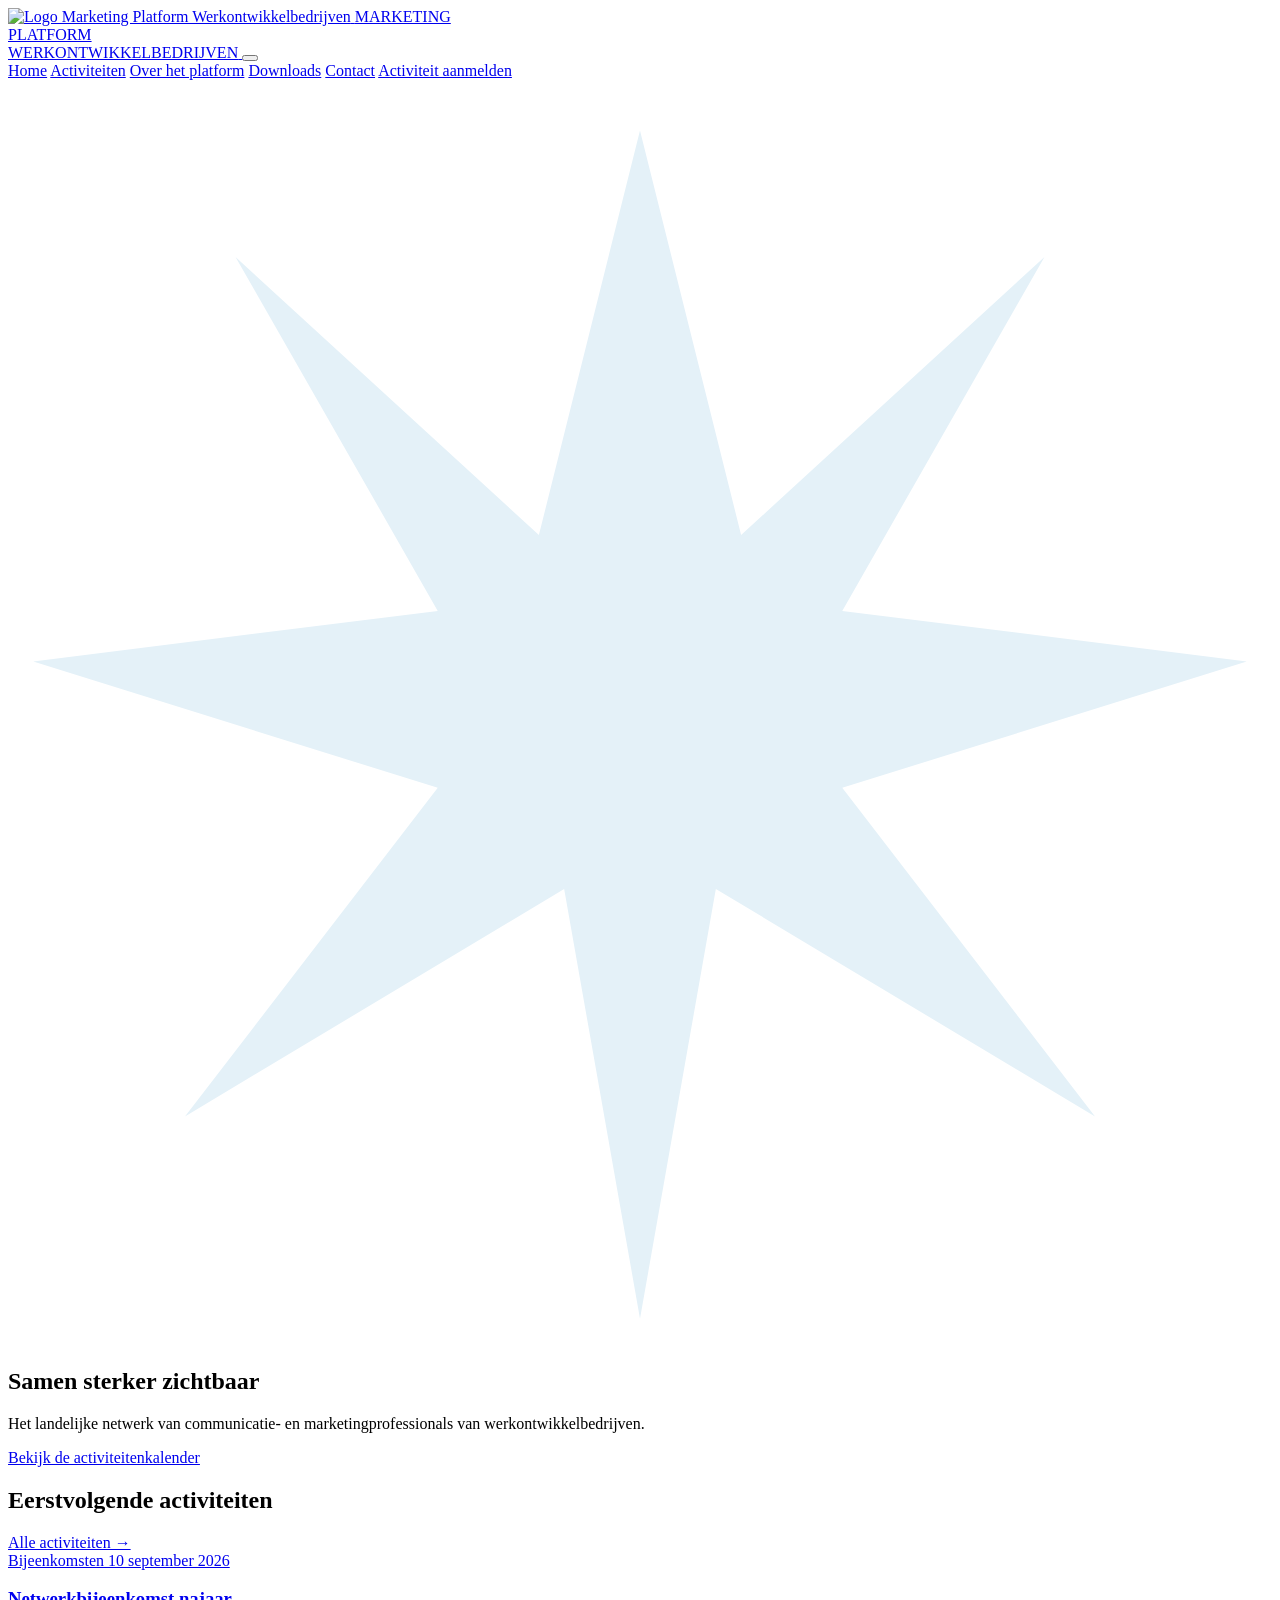
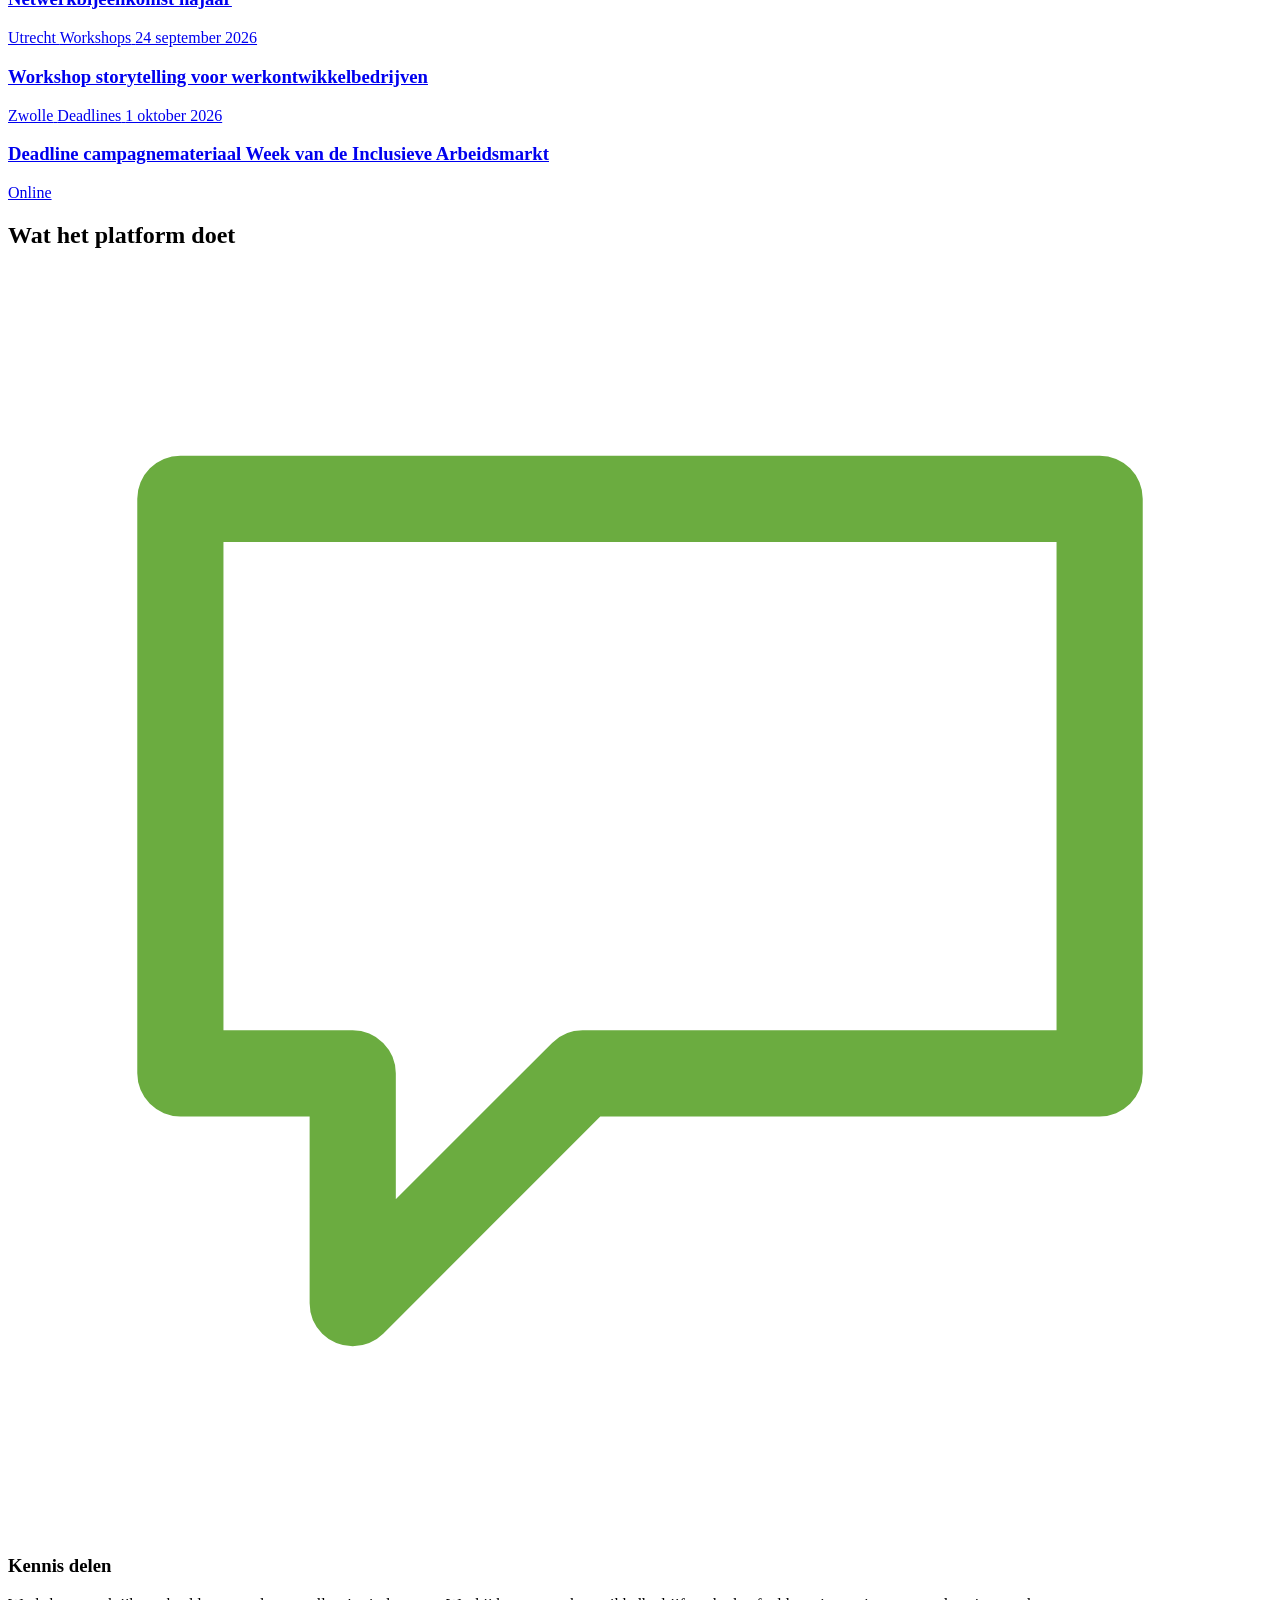
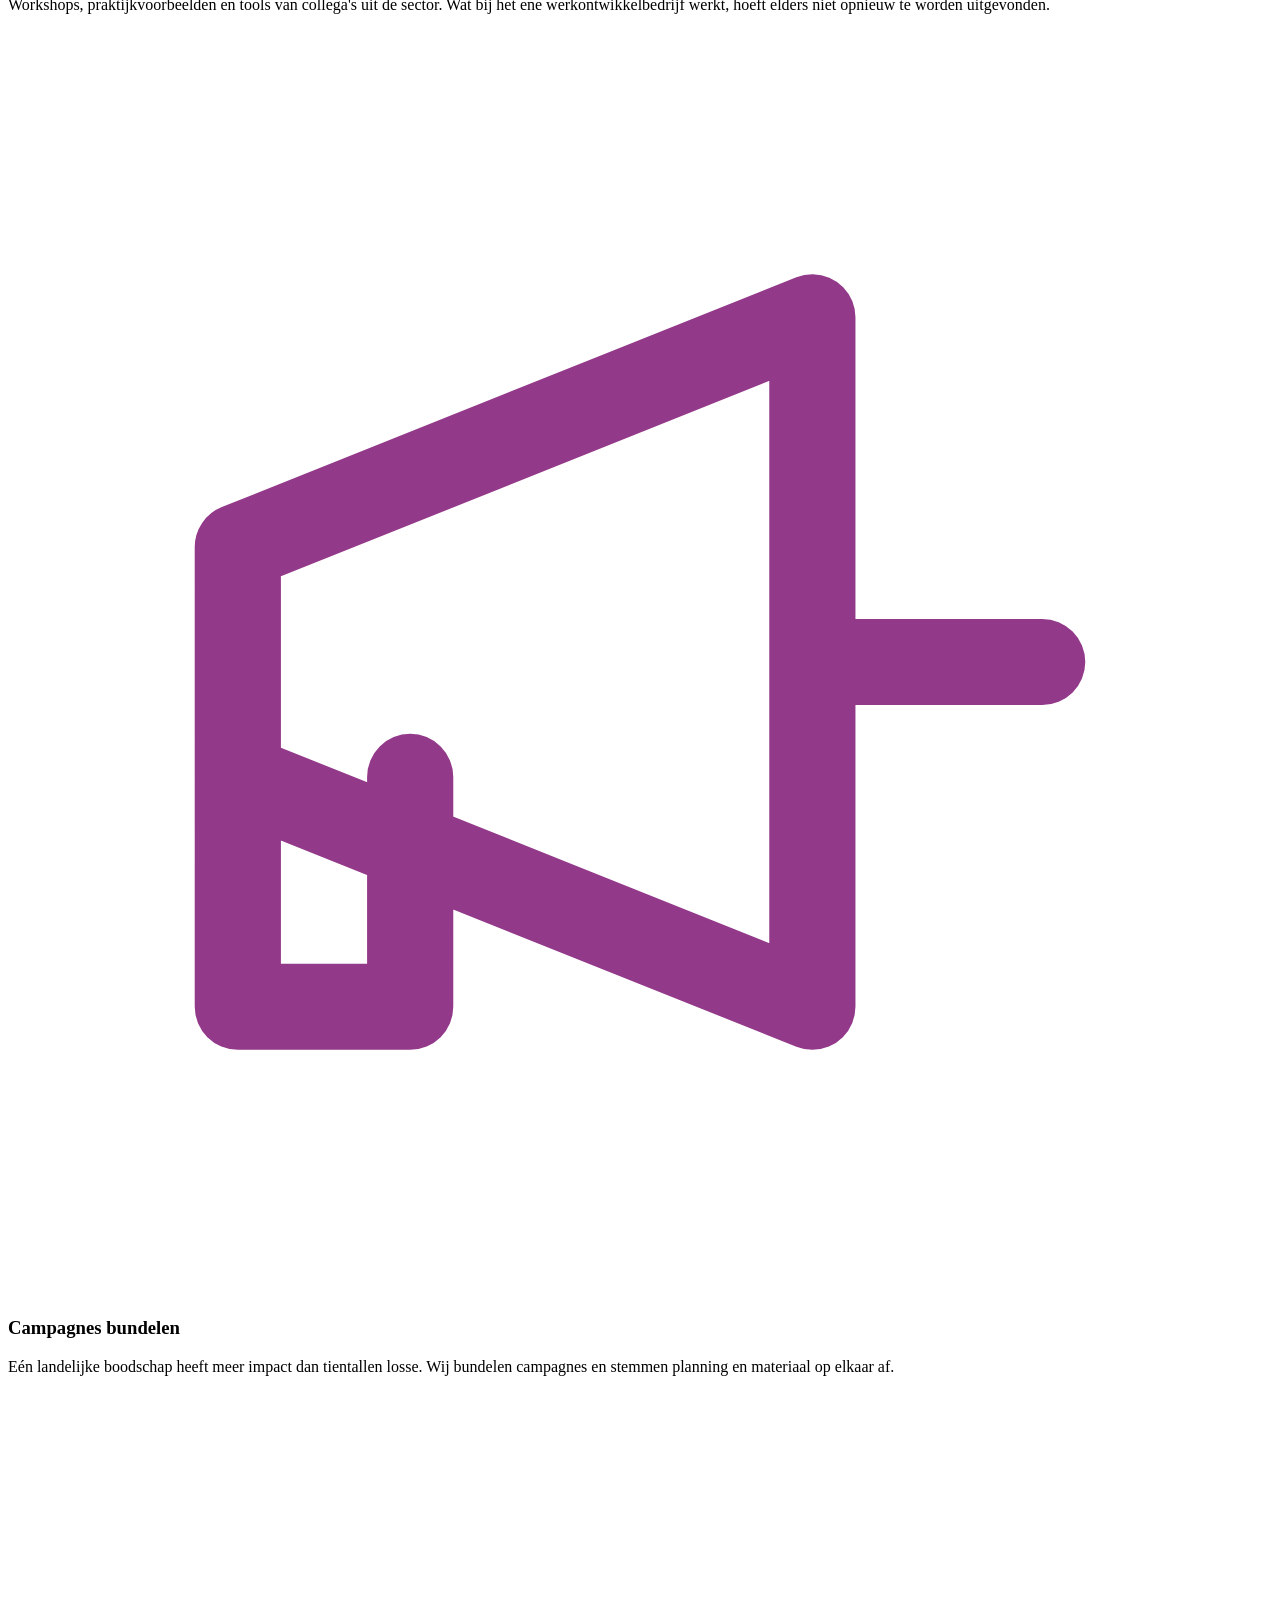
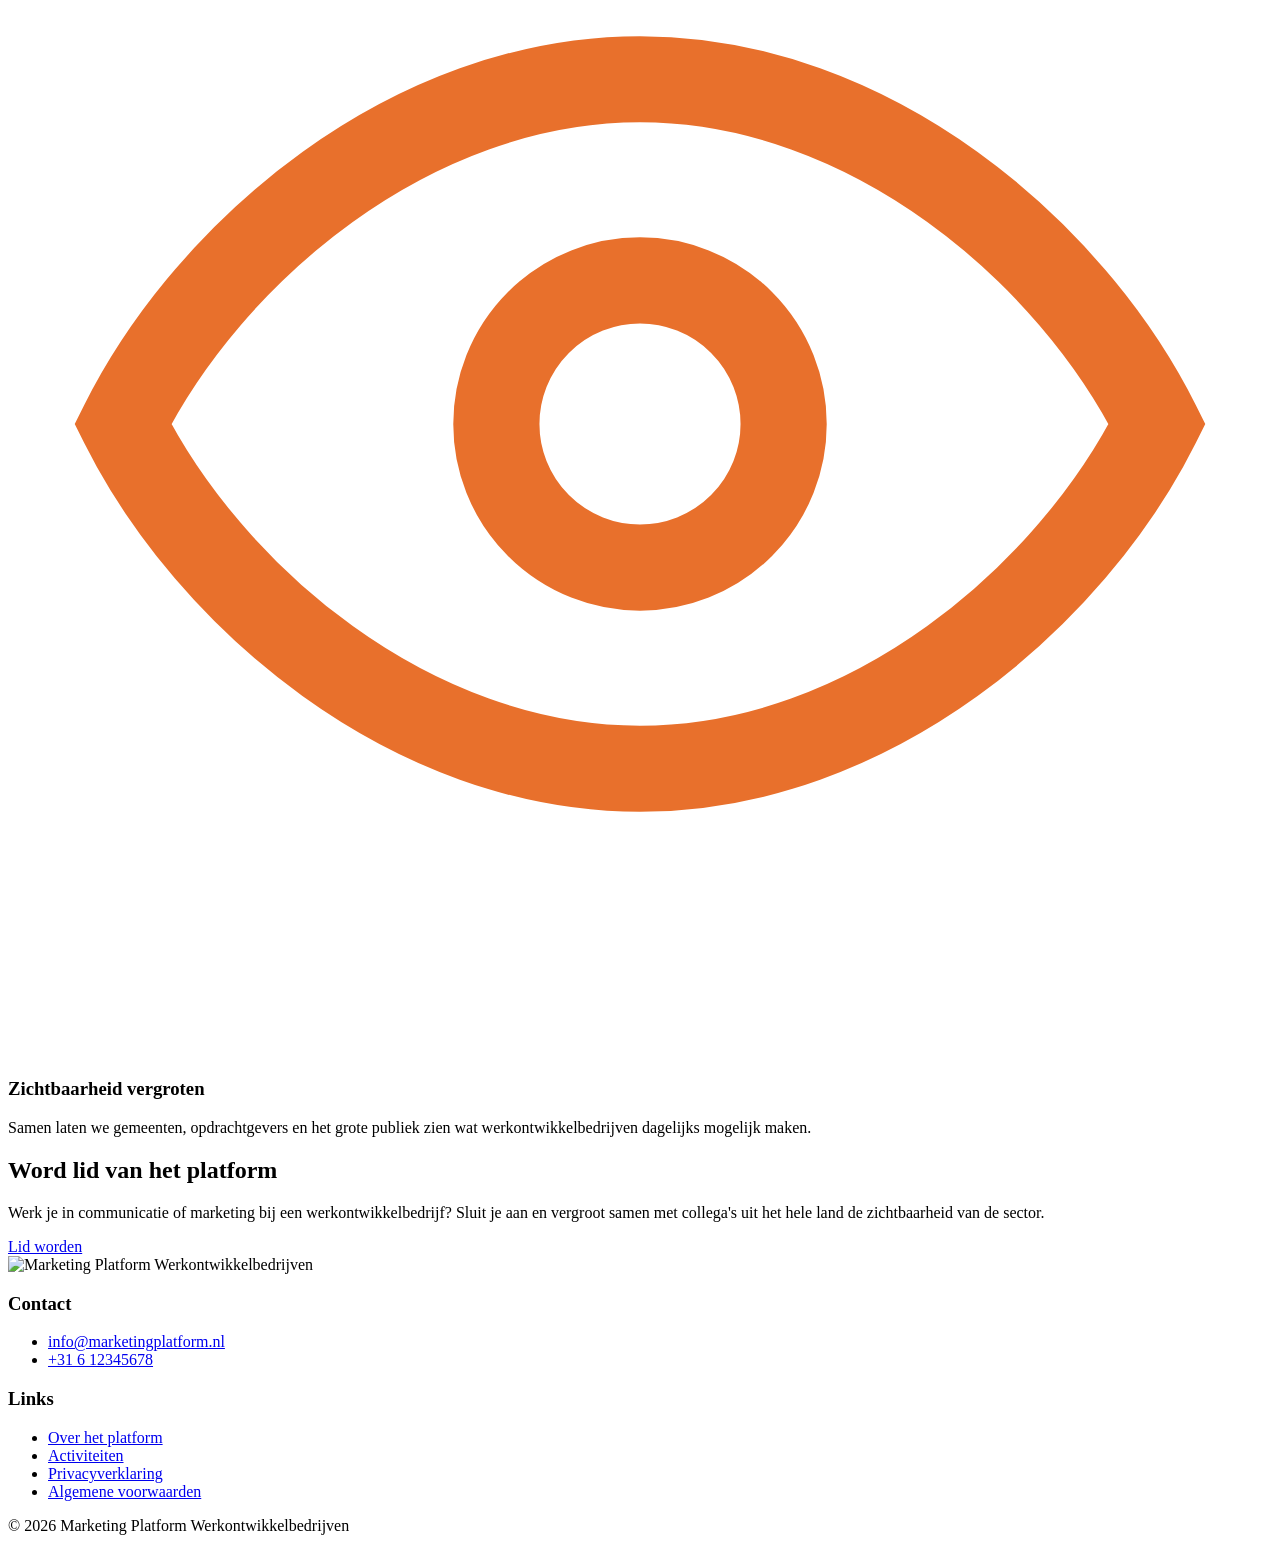
==== index.html @ fd354009 "Add files via upload" ====
<!DOCTYPE html>
<html lang="nl">
<head>
  <meta charset="UTF-8">
  <meta name="viewport" content="width=device-width, initial-scale=1.0">
  <title>Marketing Platform Werkontwikkelbedrijven — Samen sterker zichtbaar</title>
  <meta name="description" content="Het landelijke netwerk van communicatie- en marketingprofessionals van werkontwikkelbedrijven.">
  <link rel="icon" type="image/png" href="assets/logo-icoon.png">
  <link rel="preconnect" href="https://fonts.googleapis.com">
  <link rel="preconnect" href="https://fonts.gstatic.com" crossorigin>
  <link href="https://fonts.googleapis.com/css2?family=Montserrat:wght@500;800&family=Open+Sans:wght@400;600&display=swap" rel="stylesheet">
  <link rel="stylesheet" href="css/stijl.css">
</head>
<body>

<header class="site-header">
  <div class="header-inhoud">
    <a class="logo-link" href="index.html">
      <img src="assets/logo-icoon.png" alt="Logo Marketing Platform Werkontwikkelbedrijven">
      <span class="logo-tekst">
        <span class="regel1">MARKETING<br>PLATFORM</span><br>
        <span class="regel2">WERKONTWIKKELBEDRIJVEN</span>
      </span>
    </a>
    <button class="menu-knop" aria-label="Menu openen" aria-expanded="false" onclick="toggleMenu(this)">
      <span></span><span></span><span></span>
    </button>
    <nav class="hoofdnav" id="hoofdnav" aria-label="Hoofdnavigatie">
      <a href="index.html" class="actief">Home</a>
      <a href="activiteiten.html">Activiteiten</a>
      <a href="over-het-platform.html">Over het platform</a>
      <a href="over-het-platform.html#downloads">Downloads</a>
      <a href="index.html#lid-worden">Contact</a>
      <a href="activiteiten.html#aanmelden" class="knop knop-primair">Activiteit aanmelden</a>
    </nav>
  </div>
</header>

<main>

  <!-- Hero -->
  <section class="hero">
    <svg class="ster-markering" viewBox="0 0 100 100" aria-hidden="true">
      <path d="M50 4 L58 36 L82 14 L66 42 L98 46 L66 56 L86 82 L56 64 L50 98 L44 64 L14 82 L34 56 L2 46 L34 42 L18 14 L42 36 Z" fill="#E4F1F8"/>
    </svg>
    <div class="container">
      <h1>Samen sterker zichtbaar</h1>
      <p class="subregel">Het landelijke netwerk van communicatie- en marketingprofessionals van werkontwikkelbedrijven.</p>
      <a class="knop knop-primair" href="activiteiten.html">Bekijk de activiteitenkalender</a>
    </div>
  </section>

  <!-- Eerstvolgende activiteiten -->
  <section class="sectie">
    <div class="container">
      <div class="sectie-kop">
        <h2>Eerstvolgende activiteiten</h2>
        <a class="alles-link" href="activiteiten.html">Alle activiteiten →</a>
      </div>
      <div class="kaarten-rij">
        <a class="activiteit-kaart kaart-magenta" href="activiteiten.html">
          <span class="label label-magenta">Bijeenkomsten</span>
          <span class="datum">10 september 2026</span>
          <h3>Netwerkbijeenkomst najaar</h3>
          <span class="locatie">Utrecht</span>
        </a>
        <a class="activiteit-kaart kaart-groen" href="activiteiten.html">
          <span class="label label-groen">Workshops</span>
          <span class="datum">24 september 2026</span>
          <h3>Workshop storytelling voor werkontwikkelbedrijven</h3>
          <span class="locatie">Zwolle</span>
        </a>
        <a class="activiteit-kaart kaart-oranje" href="activiteiten.html">
          <span class="label label-oranje">Deadlines</span>
          <span class="datum">1 oktober 2026</span>
          <h3>Deadline campagnemateriaal Week van de Inclusieve Arbeidsmarkt</h3>
          <span class="locatie">Online</span>
        </a>
      </div>
    </div>
  </section>

  <!-- Wat het platform doet -->
  <section class="sectie">
    <div class="container">
      <h2>Wat het platform doet</h2>
      <div class="kolommen-drie">
        <div class="pijler pijler-groen">
          <svg class="icoon" viewBox="0 0 44 44" aria-hidden="true"><path d="M6 8h32v20H20l-8 8v-8H6z" fill="none" stroke="#6BAC40" stroke-width="3" stroke-linejoin="round"/></svg>
          <h3>Kennis delen</h3>
          <p>Workshops, praktijkvoorbeelden en tools van collega's uit de sector. Wat bij het ene werkontwikkelbedrijf werkt, hoeft elders niet opnieuw te worden uitgevonden.</p>
        </div>
        <div class="pijler pijler-magenta">
          <svg class="icoon" viewBox="0 0 44 44" aria-hidden="true"><path d="M8 26v-8l20-8v24l-20-8zm20-4h8M8 26v8h6v-8" fill="none" stroke="#93398A" stroke-width="3" stroke-linejoin="round" stroke-linecap="round"/></svg>
          <h3>Campagnes bundelen</h3>
          <p>Eén landelijke boodschap heeft meer impact dan tientallen losse. Wij bundelen campagnes en stemmen planning en materiaal op elkaar af.</p>
        </div>
        <div class="pijler pijler-oranje">
          <svg class="icoon" viewBox="0 0 44 44" aria-hidden="true"><path d="M22 10c8 0 15 6 18 12-3 6-10 12-18 12S7 28 4 22c3-6 10-12 18-12z" fill="none" stroke="#E8702C" stroke-width="3"/><circle cx="22" cy="22" r="5" fill="none" stroke="#E8702C" stroke-width="3"/></svg>
          <h3>Zichtbaarheid vergroten</h3>
          <p>Samen laten we gemeenten, opdrachtgevers en het grote publiek zien wat werkontwikkelbedrijven dagelijks mogelijk maken.</p>
        </div>
      </div>
    </div>
  </section>

  <!-- Lid worden -->
  <section class="sectie" id="lid-worden">
    <div class="container">
      <div class="lid-worden">
        <div>
          <h2>Word lid van het platform</h2>
          <p>Werk je in communicatie of marketing bij een werkontwikkelbedrijf? Sluit je aan en vergroot samen met collega's uit het hele land de zichtbaarheid van de sector.</p>
        </div>
        <a class="knop knop-primair" href="mailto:info@marketingplatform.nl?subject=Lid%20worden">Lid worden</a>
      </div>
    </div>
  </section>

</main>

<footer class="site-footer">
  <div class="container footer-inhoud">
    <div class="footer-logo-chip">
      <img src="assets/logo-volledig.png" alt="Marketing Platform Werkontwikkelbedrijven">
    </div>
    <div>
      <h3>Contact</h3>
      <ul>
        <li><a href="mailto:info@marketingplatform.nl">info@marketingplatform.nl</a></li>
        <li><a href="tel:+31612345678">+31 6 12345678</a></li>
      </ul>
    </div>
    <div>
      <h3>Links</h3>
      <ul>
        <li><a href="over-het-platform.html">Over het platform</a></li>
        <li><a href="activiteiten.html">Activiteiten</a></li>
        <li><a href="#">Privacyverklaring</a></li>
        <li><a href="#">Algemene voorwaarden</a></li>
      </ul>
    </div>
  </div>
  <div class="container footer-onder">
    © 2026 Marketing Platform Werkontwikkelbedrijven
  </div>
</footer>

<script>
function toggleMenu(knop) {
  const nav = document.getElementById('hoofdnav');
  const open = nav.classList.toggle('open');
  knop.setAttribute('aria-expanded', open);
  knop.setAttribute('aria-label', open ? 'Menu sluiten' : 'Menu openen');
}
</script>

</body>
</html>
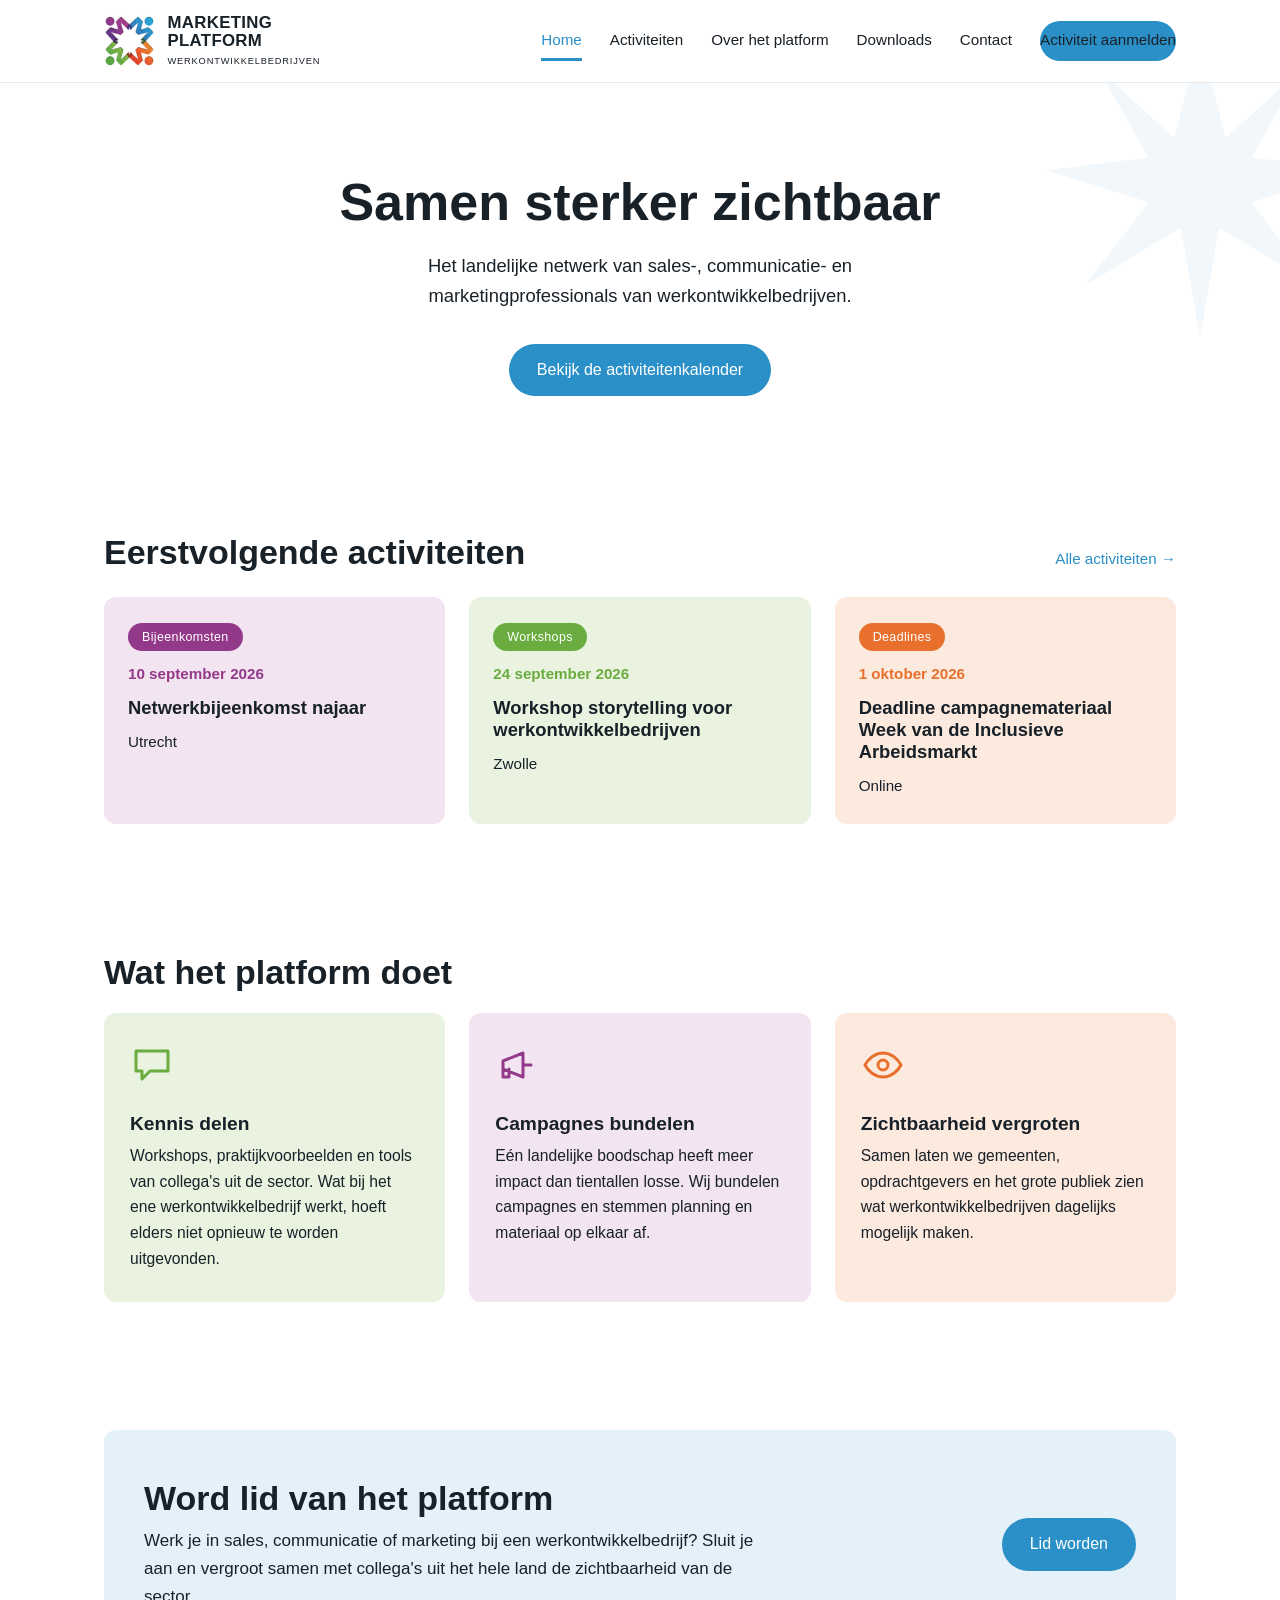
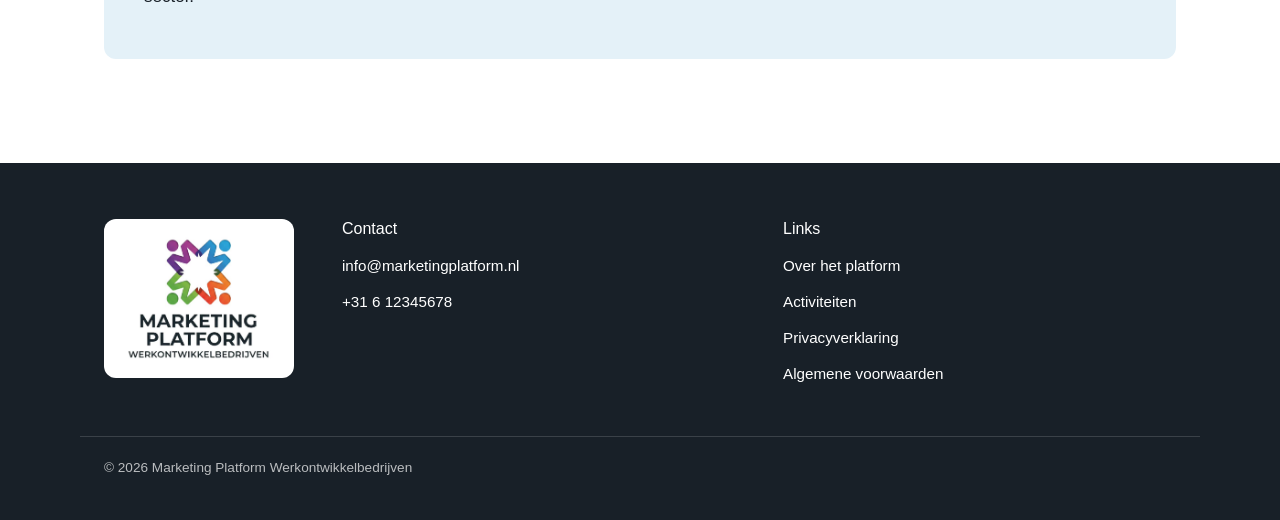
==== commit 2ebd3884: "Update description to include sales professionals" ====
--- a/index.html
+++ b/index.html
@@ -45,7 +45,7 @@
     </svg>
     <div class="container">
       <h1>Samen sterker zichtbaar</h1>
-      <p class="subregel">Het landelijke netwerk van communicatie- en marketingprofessionals van werkontwikkelbedrijven.</p>
+      <p class="subregel">Het landelijke netwerk van sales-, communicatie- en marketingprofessionals van werkontwikkelbedrijven.</p>
       <a class="knop knop-primair" href="activiteiten.html">Bekijk de activiteitenkalender</a>
     </div>
   </section>
@@ -110,7 +110,7 @@
       <div class="lid-worden">
         <div>
           <h2>Word lid van het platform</h2>
-          <p>Werk je in communicatie of marketing bij een werkontwikkelbedrijf? Sluit je aan en vergroot samen met collega's uit het hele land de zichtbaarheid van de sector.</p>
+          <p>Werk je in sales, communicatie of marketing bij een werkontwikkelbedrijf? Sluit je aan en vergroot samen met collega's uit het hele land de zichtbaarheid van de sector.</p>
         </div>
         <a class="knop knop-primair" href="mailto:info@marketingplatform.nl?subject=Lid%20worden">Lid worden</a>
       </div>
--- a/css/stijl.css
+++ b/css/stijl.css
@@ -0,0 +1,602 @@
+/* ==========================================================
+   Marketing Platform Werkontwikkelbedrijven
+   Huisstijl v1.0 — juli 2026
+   ========================================================== */
+
+:root {
+  --blauw: #2B90C8;
+  --magenta: #93398A;
+  --groen: #6BAC40;
+  --oranje: #E8702C;
+  --antraciet: #182028;
+
+  --blauw-licht: #E4F1F8;
+  --magenta-licht: #F2E4F0;
+  --groen-licht: #EAF3E0;
+  --oranje-licht: #FCEADF;
+  --neutraal-licht: #E8EAEC;
+
+  --blauw-donker: #23749F;
+
+  --kop: 'Montserrat', sans-serif;
+  --tekst: 'Open Sans', sans-serif;
+
+  --max-breedte: 1120px;
+  --radius: 12px;
+}
+
+* { margin: 0; padding: 0; box-sizing: border-box; }
+
+html { scroll-behavior: smooth; }
+
+body {
+  font-family: var(--tekst);
+  font-size: 17px;
+  line-height: 1.65;
+  color: var(--antraciet);
+  background: #fff;
+}
+
+h1, h2, h3 {
+  font-family: var(--kop);
+  font-weight: 800;
+  line-height: 1.2;
+  color: var(--antraciet);
+}
+
+h1 { font-size: clamp(2rem, 5vw, 3.25rem); }
+h2 { font-size: clamp(1.5rem, 3vw, 2.125rem); margin-bottom: 1.25rem; }
+h3 { font-size: 1.2rem; font-weight: 800; }
+
+p { max-width: 65ch; }
+
+a { color: var(--blauw); }
+
+img { max-width: 100%; display: block; }
+
+.container {
+  max-width: var(--max-breedte);
+  margin: 0 auto;
+  padding: 0 24px;
+}
+
+/* ---------- Knoppen ---------- */
+.knop {
+  display: inline-block;
+  font-family: var(--kop);
+  font-weight: 500;
+  font-size: 1rem;
+  text-decoration: none;
+  padding: 13px 28px;
+  border-radius: 999px;
+  transition: background .15s ease, transform .15s ease;
+}
+
+.knop-primair {
+  background: var(--blauw);
+  color: #fff;
+}
+
+.knop-primair:hover { background: var(--blauw-donker); }
+.knop-primair:focus-visible { outline: 3px solid var(--antraciet); outline-offset: 2px; }
+
+.knop-omlijnd {
+  border: 2px solid var(--blauw);
+  color: var(--blauw);
+  background: #fff;
+}
+
+.knop-omlijnd:hover { background: var(--blauw-licht); }
+
+/* ---------- Header ---------- */
+.site-header {
+  position: sticky;
+  top: 0;
+  z-index: 50;
+  background: #fff;
+  border-bottom: 1px solid var(--neutraal-licht);
+}
+
+.header-inhoud {
+  display: flex;
+  align-items: center;
+  justify-content: space-between;
+  gap: 24px;
+  padding: 14px 24px;
+  max-width: var(--max-breedte);
+  margin: 0 auto;
+}
+
+.logo-link {
+  display: flex;
+  align-items: center;
+  gap: 12px;
+  text-decoration: none;
+  color: var(--antraciet);
+}
+
+.logo-link img { height: 52px; width: auto; }
+
+.logo-tekst {
+  font-family: var(--kop);
+  line-height: 1.05;
+}
+
+.logo-tekst .regel1 {
+  font-weight: 800;
+  font-size: 1.05rem;
+  letter-spacing: .02em;
+}
+
+.logo-tekst .regel2 {
+  font-weight: 500;
+  font-size: .58rem;
+  letter-spacing: .09em;
+}
+
+.hoofdnav {
+  display: flex;
+  align-items: center;
+  gap: 28px;
+}
+
+.hoofdnav a {
+  font-family: var(--kop);
+  font-weight: 500;
+  font-size: .95rem;
+  text-decoration: none;
+  color: var(--antraciet);
+  padding: 6px 0;
+  border-bottom: 3px solid transparent;
+}
+
+.hoofdnav a:hover { color: var(--blauw); }
+
+.hoofdnav a.actief {
+  color: var(--blauw);
+  border-bottom-color: var(--blauw);
+}
+
+.menu-knop {
+  display: none;
+  background: none;
+  border: none;
+  cursor: pointer;
+  padding: 8px;
+}
+
+.menu-knop span {
+  display: block;
+  width: 26px;
+  height: 3px;
+  background: var(--antraciet);
+  margin: 5px 0;
+  border-radius: 2px;
+}
+
+/* ---------- Hero ---------- */
+.hero {
+  position: relative;
+  padding: 88px 0 72px;
+  text-align: center;
+  overflow: hidden;
+}
+
+.hero .ster-markering {
+  position: absolute;
+  top: -60px;
+  right: -80px;
+  width: 320px;
+  height: 320px;
+  opacity: .5;
+  pointer-events: none;
+}
+
+.hero p.subregel {
+  margin: 18px auto 32px;
+  font-size: 1.15rem;
+  max-width: 46ch;
+}
+
+/* ---------- Secties ---------- */
+.sectie { padding: 64px 0; }
+
+.sectie-kop {
+  display: flex;
+  align-items: baseline;
+  justify-content: space-between;
+  gap: 16px;
+  flex-wrap: wrap;
+  margin-bottom: 1.5rem;
+}
+
+.sectie-kop h2 { margin-bottom: 0; }
+
+.alles-link {
+  font-family: var(--kop);
+  font-weight: 500;
+  font-size: .95rem;
+  text-decoration: none;
+}
+
+.alles-link:hover { text-decoration: underline; }
+
+/* ---------- Activiteitenkaarten (home) ---------- */
+.kaarten-rij {
+  display: grid;
+  grid-template-columns: repeat(3, 1fr);
+  gap: 24px;
+}
+
+.activiteit-kaart {
+  border-radius: var(--radius);
+  padding: 26px 24px;
+  display: flex;
+  flex-direction: column;
+  gap: 10px;
+  text-decoration: none;
+  color: var(--antraciet);
+  transition: transform .15s ease;
+}
+
+.activiteit-kaart:hover { transform: translateY(-3px); }
+
+.activiteit-kaart .datum {
+  font-family: var(--kop);
+  font-weight: 800;
+  font-size: .95rem;
+}
+
+.activiteit-kaart h3 { font-size: 1.15rem; }
+
+.activiteit-kaart .locatie { font-size: .95rem; }
+
+/* Lichte tint per categorie, één accentkleur per blok */
+.kaart-magenta { background: var(--magenta-licht); }
+.kaart-magenta .datum { color: var(--magenta); }
+.kaart-groen { background: var(--groen-licht); }
+.kaart-groen .datum { color: var(--groen); }
+.kaart-oranje { background: var(--oranje-licht); }
+.kaart-oranje .datum { color: var(--oranje); }
+.kaart-blauw { background: var(--blauw-licht); }
+.kaart-blauw .datum { color: var(--blauw); }
+
+/* ---------- Categorielabels ---------- */
+.label {
+  display: inline-block;
+  align-self: flex-start;
+  font-family: var(--kop);
+  font-weight: 500;
+  font-size: .78rem;
+  letter-spacing: .03em;
+  color: #fff;
+  padding: 4px 14px;
+  border-radius: 999px;
+}
+
+.label-magenta { background: var(--magenta); }
+.label-groen { background: var(--groen); }
+.label-oranje { background: var(--oranje); }
+.label-blauw { background: var(--blauw); }
+
+/* ---------- Wat het platform doet ---------- */
+.kolommen-drie {
+  display: grid;
+  grid-template-columns: repeat(3, 1fr);
+  gap: 24px;
+}
+
+.pijler {
+  border-radius: var(--radius);
+  padding: 30px 26px;
+}
+
+.pijler h3 { margin-bottom: .5rem; }
+
+.pijler p { font-size: .98rem; }
+
+.pijler .icoon {
+  width: 44px;
+  height: 44px;
+  margin-bottom: 16px;
+}
+
+.pijler-groen { background: var(--groen-licht); }
+.pijler-magenta { background: var(--magenta-licht); }
+.pijler-oranje { background: var(--oranje-licht); }
+
+/* ---------- Lid worden ---------- */
+.lid-worden {
+  background: var(--blauw-licht);
+  border-radius: var(--radius);
+  padding: 48px 40px;
+  display: flex;
+  align-items: center;
+  justify-content: space-between;
+  gap: 32px;
+  flex-wrap: wrap;
+}
+
+.lid-worden h2 { margin-bottom: .5rem; }
+
+/* ---------- Kalenderpagina ---------- */
+.pagina-kop {
+  padding: 56px 0 8px;
+}
+
+.pagina-kop .intro {
+  margin-top: 14px;
+  font-size: 1.1rem;
+}
+
+.kalender-acties {
+  display: flex;
+  align-items: center;
+  justify-content: space-between;
+  gap: 20px;
+  flex-wrap: wrap;
+  margin: 28px 0 20px;
+}
+
+.filterbalk {
+  display: flex;
+  gap: 10px;
+  flex-wrap: wrap;
+}
+
+.filter {
+  font-family: var(--kop);
+  font-weight: 500;
+  font-size: .9rem;
+  border: 2px solid var(--neutraal-licht);
+  background: #fff;
+  color: var(--antraciet);
+  padding: 8px 18px;
+  border-radius: 999px;
+  cursor: pointer;
+  transition: all .15s ease;
+}
+
+.filter:hover { border-color: currentColor; }
+
+.filter[data-cat="alle"].actief { background: var(--antraciet); border-color: var(--antraciet); color: #fff; }
+.filter[data-cat="bijeenkomsten"].actief { background: var(--magenta); border-color: var(--magenta); color: #fff; }
+.filter[data-cat="workshops"].actief { background: var(--groen); border-color: var(--groen); color: #fff; }
+.filter[data-cat="deadlines"].actief { background: var(--oranje); border-color: var(--oranje); color: #fff; }
+.filter[data-cat="algemeen"].actief { background: var(--blauw); border-color: var(--blauw); color: #fff; }
+
+.kalender-lijst {
+  display: flex;
+  flex-direction: column;
+  gap: 18px;
+  padding-bottom: 72px;
+}
+
+.kalender-item {
+  display: grid;
+  grid-template-columns: 110px 1fr auto;
+  gap: 26px;
+  align-items: center;
+  border-radius: var(--radius);
+  padding: 24px 28px 24px 24px;
+}
+
+.kalender-item .datumblok {
+  border-radius: 10px;
+  color: #fff;
+  text-align: center;
+  padding: 16px 8px;
+  font-family: var(--kop);
+}
+
+.kalender-item .datumblok .dag {
+  display: block;
+  font-weight: 800;
+  font-size: 2.1rem;
+  line-height: 1;
+}
+
+.kalender-item .datumblok .maand {
+  display: block;
+  font-weight: 500;
+  font-size: .85rem;
+  margin-top: 4px;
+}
+
+.kalender-item h3 { margin-bottom: 4px; }
+
+.kalender-item .omschrijving { font-size: .98rem; margin-bottom: 6px; }
+
+.kalender-item .meta {
+  font-size: .9rem;
+  font-family: var(--kop);
+  font-weight: 500;
+}
+
+.kalender-item .meta span + span::before {
+  content: "·";
+  margin: 0 8px;
+}
+
+.item-magenta { background: var(--magenta-licht); }
+.item-magenta .datumblok { background: var(--magenta); }
+.item-groen { background: var(--groen-licht); }
+.item-groen .datumblok { background: var(--groen); }
+.item-oranje { background: var(--oranje-licht); }
+.item-oranje .datumblok { background: var(--oranje); }
+.item-blauw { background: var(--blauw-licht); }
+.item-blauw .datumblok { background: var(--blauw); }
+
+.kalender-item.verborgen { display: none; }
+
+/* ---------- Over het platform ---------- */
+.intro-blok { padding: 8px 0 40px; }
+
+.intro-blok p + p { margin-top: 14px; }
+
+.leden-lijst {
+  list-style: none;
+  display: flex;
+  flex-direction: column;
+  gap: 16px;
+  max-width: 62ch;
+}
+
+.leden-lijst li {
+  display: flex;
+  gap: 14px;
+  align-items: flex-start;
+}
+
+.leden-lijst .ster {
+  flex: none;
+  width: 22px;
+  height: 22px;
+  margin-top: 3px;
+}
+
+.bestuur-rij {
+  display: grid;
+  grid-template-columns: repeat(4, 1fr);
+  gap: 20px;
+}
+
+.bestuur-kaart {
+  background: var(--neutraal-licht);
+  border-radius: var(--radius);
+  padding: 26px 20px;
+  text-align: center;
+}
+
+.bestuur-kaart .naam {
+  font-family: var(--kop);
+  font-weight: 800;
+  font-size: 1rem;
+}
+
+.bestuur-kaart .organisatie { font-size: .9rem; }
+
+.download-rij {
+  display: grid;
+  grid-template-columns: repeat(2, 1fr);
+  gap: 24px;
+  max-width: 720px;
+}
+
+.download-kaart {
+  background: var(--blauw-licht);
+  border-radius: var(--radius);
+  padding: 30px 26px;
+  display: flex;
+  flex-direction: column;
+  gap: 8px;
+  align-items: flex-start;
+}
+
+.download-kaart h3 { font-size: 1.05rem; }
+
+.download-kaart p { font-size: .95rem; margin-bottom: 10px; }
+
+/* ---------- Footer ---------- */
+.site-footer {
+  background: var(--antraciet);
+  color: #fff;
+  padding: 56px 0 40px;
+  margin-top: 40px;
+}
+
+.footer-inhoud {
+  display: grid;
+  grid-template-columns: auto 1fr 1fr;
+  gap: 48px;
+  align-items: start;
+}
+
+.footer-logo-chip {
+  background: #fff;
+  border-radius: var(--radius);
+  padding: 16px 20px;
+  display: inline-block;
+}
+
+.footer-logo-chip img { width: 150px; }
+
+.site-footer h3 {
+  color: #fff;
+  font-size: 1rem;
+  font-weight: 500;
+  margin-bottom: 14px;
+}
+
+.site-footer ul { list-style: none; }
+
+.site-footer li { margin-bottom: 8px; }
+
+.site-footer a {
+  color: #fff;
+  text-decoration: none;
+  font-size: .95rem;
+}
+
+.site-footer a:hover { text-decoration: underline; }
+
+.footer-onder {
+  margin-top: 40px;
+  padding-top: 20px;
+  border-top: 1px solid rgba(255,255,255,.15);
+  font-size: .85rem;
+  color: rgba(255,255,255,.7);
+}
+
+/* ---------- Toegankelijkheid ---------- */
+a:focus-visible, button:focus-visible {
+  outline: 3px solid var(--blauw);
+  outline-offset: 2px;
+}
+
+@media (prefers-reduced-motion: reduce) {
+  html { scroll-behavior: auto; }
+  * { transition: none !important; }
+}
+
+/* ---------- Responsive ---------- */
+@media (max-width: 900px) {
+  .kaarten-rij, .kolommen-drie { grid-template-columns: 1fr; }
+  .bestuur-rij { grid-template-columns: repeat(2, 1fr); }
+  .download-rij { grid-template-columns: 1fr; }
+
+  .menu-knop { display: block; }
+
+  .hoofdnav {
+    display: none;
+    position: absolute;
+    top: 100%;
+    left: 0;
+    right: 0;
+    background: #fff;
+    flex-direction: column;
+    align-items: flex-start;
+    gap: 4px;
+    padding: 16px 24px 24px;
+    border-bottom: 1px solid var(--neutraal-licht);
+    box-shadow: 0 12px 24px rgba(24,32,40,.08);
+  }
+
+  .hoofdnav.open { display: flex; }
+
+  .hoofdnav a { padding: 10px 0; font-size: 1.05rem; }
+
+  .hoofdnav .knop { margin-top: 10px; }
+
+  .kalender-item {
+    grid-template-columns: 84px 1fr;
+  }
+
+  .kalender-item .label { grid-column: 2; justify-self: start; }
+
+  .footer-inhoud { grid-template-columns: 1fr; gap: 32px; }
+
+  .hero { padding: 56px 0 48px; }
+
+  .hero .ster-markering { width: 200px; height: 200px; top: -40px; right: -60px; }
+}
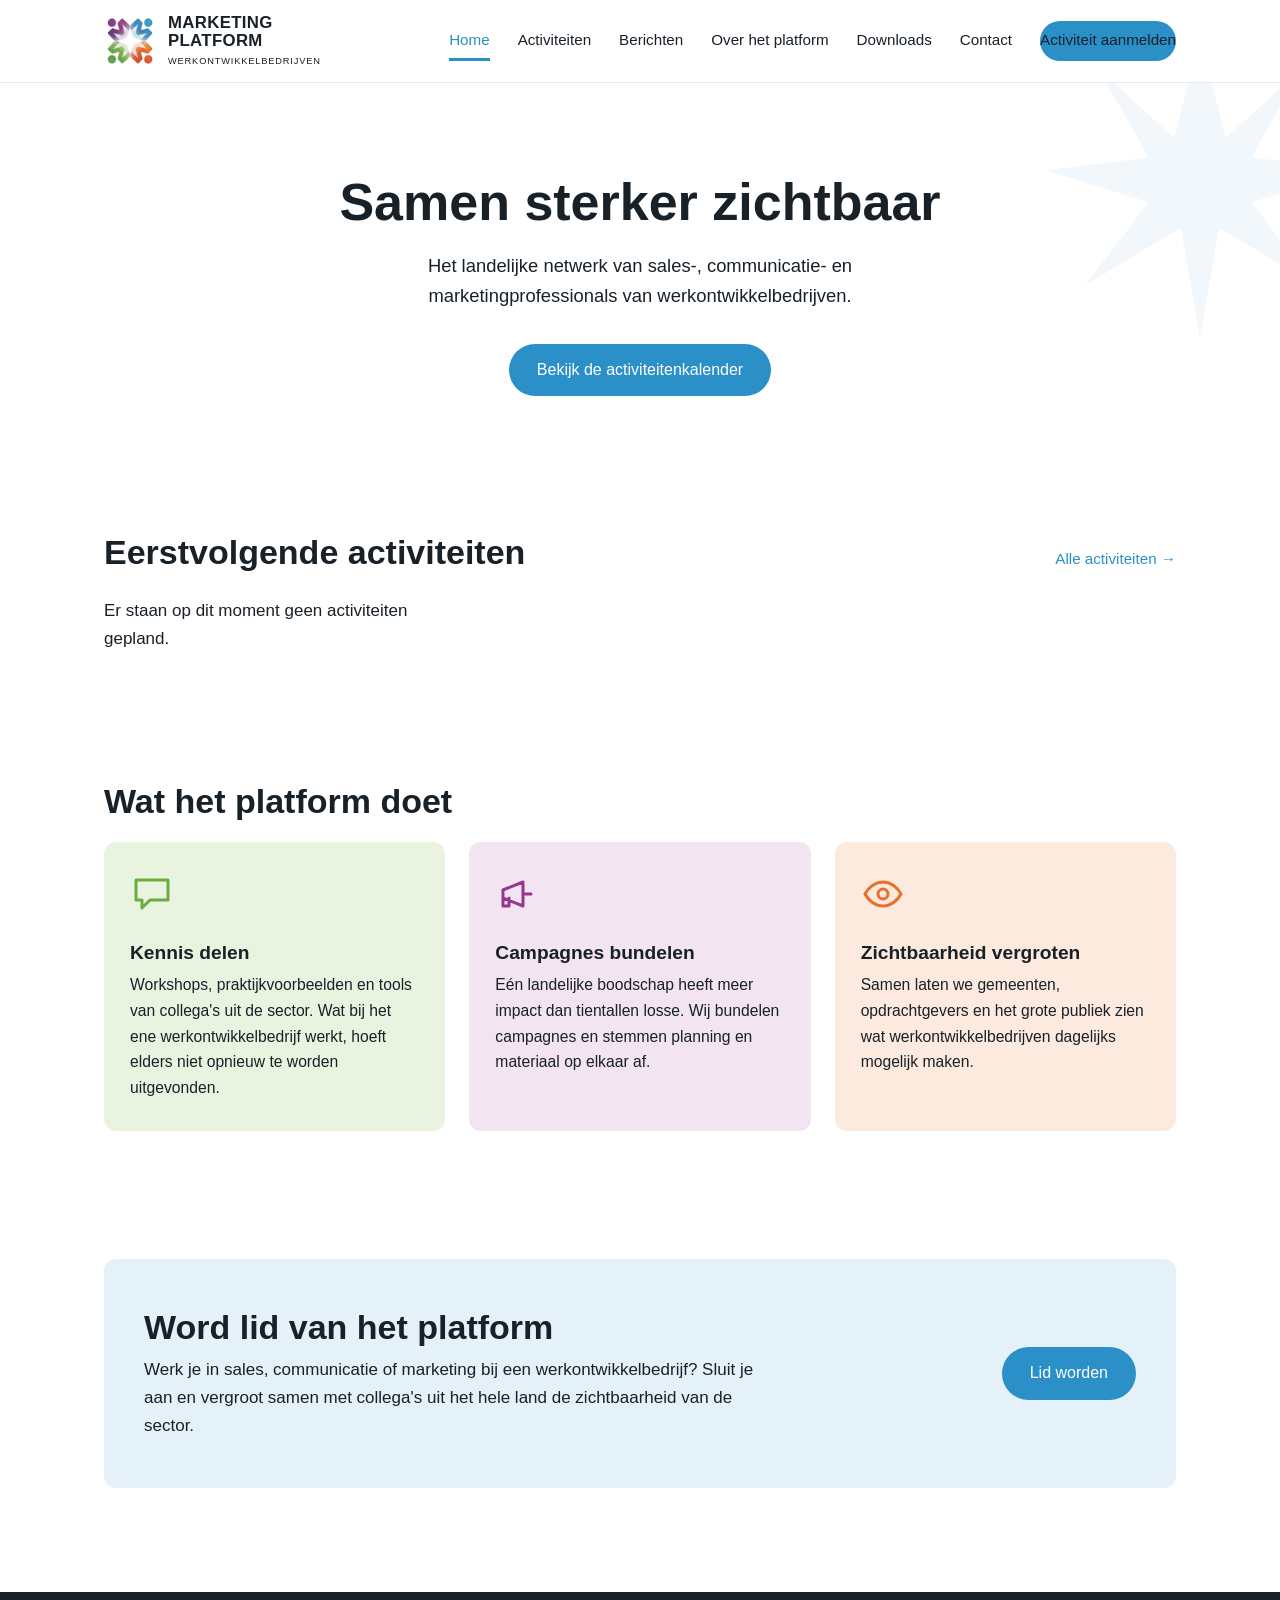
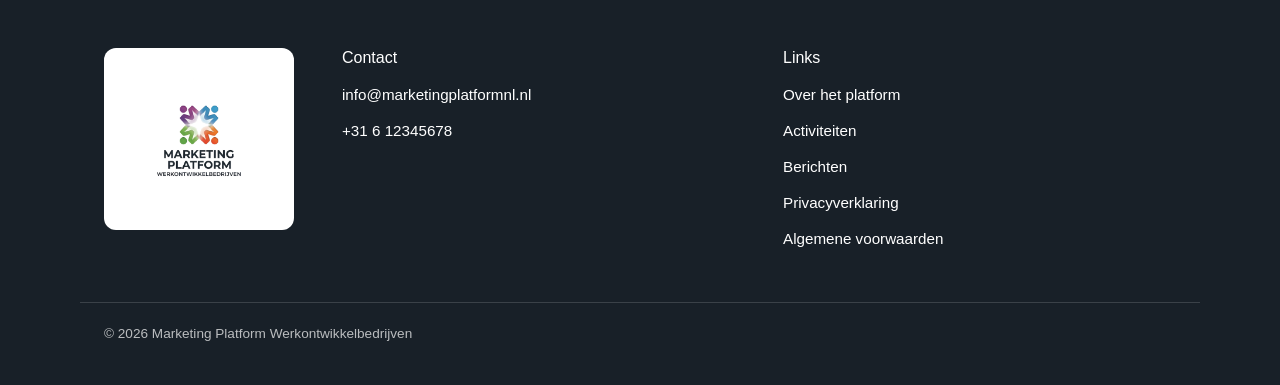
==== commit b83e95fa: "Kalender uit databestand, berichtenpagina, e-mailadres gecorrigeerd" ====
--- a/index.html
+++ b/index.html
@@ -28,6 +28,7 @@
     <nav class="hoofdnav" id="hoofdnav" aria-label="Hoofdnavigatie">
       <a href="index.html" class="actief">Home</a>
       <a href="activiteiten.html">Activiteiten</a>
+      <a href="berichten.html">Berichten</a>
       <a href="over-het-platform.html">Over het platform</a>
       <a href="over-het-platform.html#downloads">Downloads</a>
       <a href="index.html#lid-worden">Contact</a>
@@ -57,26 +58,18 @@
         <h2>Eerstvolgende activiteiten</h2>
         <a class="alles-link" href="activiteiten.html">Alle activiteiten →</a>
       </div>
-      <div class="kaarten-rij">
-        <a class="activiteit-kaart kaart-magenta" href="activiteiten.html">
-          <span class="label label-magenta">Bijeenkomsten</span>
-          <span class="datum">10 september 2026</span>
-          <h3>Netwerkbijeenkomst najaar</h3>
-          <span class="locatie">Utrecht</span>
-        </a>
-        <a class="activiteit-kaart kaart-groen" href="activiteiten.html">
-          <span class="label label-groen">Workshops</span>
-          <span class="datum">24 september 2026</span>
-          <h3>Workshop storytelling voor werkontwikkelbedrijven</h3>
-          <span class="locatie">Zwolle</span>
-        </a>
-        <a class="activiteit-kaart kaart-oranje" href="activiteiten.html">
-          <span class="label label-oranje">Deadlines</span>
-          <span class="datum">1 oktober 2026</span>
-          <h3>Deadline campagnemateriaal Week van de Inclusieve Arbeidsmarkt</h3>
-          <span class="locatie">Online</span>
-        </a>
+      <div class="kaarten-rij" aria-live="polite"></div>
+    </div>
+  </section>
+
+  <!-- Laatste berichten uit de sector -->
+  <section class="sectie" id="laatste-berichten" hidden>
+    <div class="container">
+      <div class="sectie-kop">
+        <h2>Laatste berichten uit de sector</h2>
+        <a class="alles-link" href="berichten.html">Alle berichten →</a>
       </div>
+      <div class="berichten-rij kaarten-rij" aria-live="polite"></div>
     </div>
   </section>
 
@@ -112,7 +105,7 @@
           <h2>Word lid van het platform</h2>
           <p>Werk je in sales, communicatie of marketing bij een werkontwikkelbedrijf? Sluit je aan en vergroot samen met collega's uit het hele land de zichtbaarheid van de sector.</p>
         </div>
-        <a class="knop knop-primair" href="mailto:info@marketingplatform.nl?subject=Lid%20worden">Lid worden</a>
+        <a class="knop knop-primair" href="mailto:info@marketingplatformnl.nl?subject=Lid%20worden">Lid worden</a>
       </div>
     </div>
   </section>
@@ -127,7 +120,7 @@
     <div>
       <h3>Contact</h3>
       <ul>
-        <li><a href="mailto:info@marketingplatform.nl">info@marketingplatform.nl</a></li>
+        <li><a href="mailto:info@marketingplatformnl.nl">info@marketingplatformnl.nl</a></li>
         <li><a href="tel:+31612345678">+31 6 12345678</a></li>
       </ul>
     </div>
@@ -136,6 +129,7 @@
       <ul>
         <li><a href="over-het-platform.html">Over het platform</a></li>
         <li><a href="activiteiten.html">Activiteiten</a></li>
+        <li><a href="berichten.html">Berichten</a></li>
         <li><a href="#">Privacyverklaring</a></li>
         <li><a href="#">Algemene voorwaarden</a></li>
       </ul>
@@ -146,7 +140,12 @@
   </div>
 </footer>
 
+<script src="js/activiteiten.js"></script>
+<script src="js/berichten.js"></script>
 <script>
+toonEerstvolgende('data/activiteiten.json');
+toonLaatsteBerichten('data/berichten.json');
+
 function toggleMenu(knop) {
   const nav = document.getElementById('hoofdnav');
   const open = nav.classList.toggle('open');
--- a/css/stijl.css
+++ b/css/stijl.css
@@ -69,6 +69,7 @@
   text-decoration: none;
   padding: 13px 28px;
   border-radius: 999px;
+  white-space: nowrap;
   transition: background .15s ease, transform .15s ease;
 }
 
@@ -428,6 +429,17 @@
 .item-blauw .datumblok { background: var(--blauw); }
 
 .kalender-item.verborgen { display: none; }
+
+/* Optionele verwijzing bij een activiteit, alleen zichtbaar als aanmeldlink is gevuld */
+.kalender-item .kaart-link {
+  display: inline-block;
+  margin-top: 8px;
+  font-family: var(--kop);
+  font-weight: 500;
+  font-size: .92rem;
+  color: var(--blauw-donker);
+}
+.kalender-item .kaart-link:hover { text-decoration: underline; }
 
 /* ---------- Over het platform ---------- */
 .intro-blok { padding: 8px 0 40px; }
@@ -600,3 +612,74 @@
 
   .hero .ster-markering { width: 200px; height: 200px; top: -40px; right: -60px; }
 }
+
+/* ---------- Berichten uit de sector ---------- */
+.berichten-lijst {
+  display: grid;
+  grid-template-columns: repeat(2, 1fr);
+  gap: 22px;
+  padding-bottom: 40px;
+}
+
+.bericht-kaart {
+  background: var(--oranje-licht);
+  border-radius: var(--radius);
+  padding: 26px 28px;
+  display: flex;
+  flex-direction: column;
+  gap: 8px;
+}
+
+.bericht-kop {
+  display: flex;
+  align-items: center;
+  justify-content: space-between;
+  gap: 12px;
+}
+
+.bericht-datum {
+  font-family: var(--kop);
+  font-weight: 500;
+  font-size: .85rem;
+  color: var(--oranje);
+  white-space: nowrap;
+}
+
+.bericht-kaart h3 { font-size: 1.15rem; }
+
+.bericht-kaart h3 a {
+  color: var(--antraciet);
+  text-decoration: none;
+}
+
+.bericht-kaart h3 a:hover { text-decoration: underline; }
+
+.bericht-kaart .omschrijving { font-size: .98rem; }
+
+.bericht-herkomst {
+  margin-top: auto;
+  font-family: var(--kop);
+  font-weight: 500;
+  font-size: .85rem;
+  color: var(--oranje);
+}
+
+.bericht-kaart.verborgen { display: none; }
+
+.bronfilter .filter.actief {
+  background: var(--oranje);
+  border-color: var(--oranje);
+  color: #fff;
+}
+
+.bron-toelichting {
+  background: var(--neutraal-licht);
+  border-radius: var(--radius);
+  padding: 22px 26px;
+  font-size: .98rem;
+  margin-bottom: 56px;
+}
+
+@media (max-width: 760px) {
+  .berichten-lijst { grid-template-columns: 1fr; }
+}
